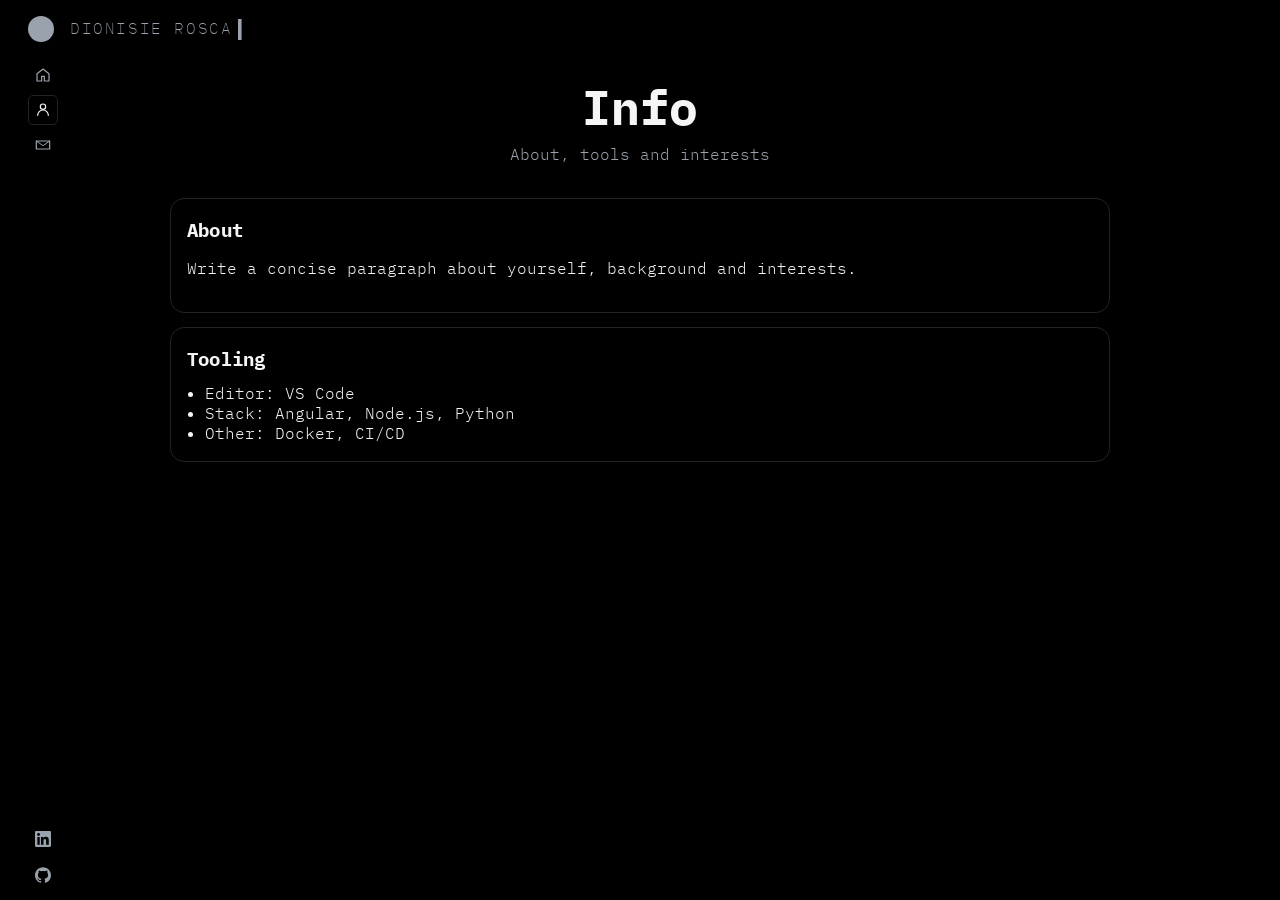
==== frontend/info.html @ 071d3e4b "v1 v1 site" ====
<!doctype html>
<html lang="en">
  <head>
    <meta charset="utf-8" />
    <meta name="viewport" content="width=device-width, initial-scale=1" />
    <title>Info – Dionisie Rosca</title>
    <meta name="description" content="About and info" />
    <link rel="preconnect" href="https://fonts.googleapis.com" />
    <link rel="preconnect" href="https://fonts.gstatic.com" crossorigin />
    <link href="https://fonts.googleapis.com/css2?family=IBM+Plex+Mono:wght@100;200;300;400;500;600;700&display=swap" rel="stylesheet" />
    <link rel="stylesheet" href="./styles.css" />
  </head>
  <body>
    <button id="themeSwitch" class="theme-switch" aria-label="Toggle theme" aria-pressed="false">
      <span class="knob"></span>
    </button>
    <div class="vertical-name" data-text="Dionisie Rosca">Dionisie Rosca</div>
    
    <nav class="side-nav no-print">
      <a href="./" aria-label="Home">
        <svg viewBox="0 0 24 24" aria-hidden="true" focusable="false">
          <path d="M3 10l9-7 9 7v11h-7v-7h-4v7H3z"/>
        </svg>
      </a>
      <a href="./info.html" aria-label="Me">
        <svg viewBox="0 0 24 24" aria-hidden="true" focusable="false">
          <circle cx="12" cy="7" r="4"/>
          <path d="M4 20a8 8 0 0 1 16 0"/>
        </svg>
      </a>
      <a href="./contact.html" aria-label="Contact">
        <svg viewBox="0 0 24 24" aria-hidden="true" focusable="false">
          <path d="M2 6h20v12H2z"/>
          <path d="M2 6l10 7 10-7" fill="none" stroke="currentColor" stroke-width="1.5"/>
        </svg>
      </a>
    </nav>
    <div class="vertical-footer">
      <a href="https://www.linkedin.com/in/dionisierosca" target="_blank" rel="noreferrer" aria-label="LinkedIn">
        <svg viewBox="0 0 24 24" aria-hidden="true" focusable="false">
          <path d="M20.447 20.452h-3.756v-5.569c0-1.327-.025-3.036-1.852-3.036-1.853 0-2.136 1.445-2.136 2.939v5.666H8.951V9h3.606v1.561h.051c.502-.951 1.732-1.951 3.566-1.951 3.811 0 4.516 2.506 4.516 5.766v6.076zM5.337 7.433c-1.209 0-2.188-.981-2.188-2.192 0-1.209.979-2.188 2.188-2.188 1.21 0 2.191.979 2.191 2.188 0 1.21-.981 2.192-2.191 2.192zM7.119 20.452H3.556V9h3.563v11.452zM22.225 0H1.771C.792 0 0 .771 0 1.722v20.555C0 23.228.792 24 1.771 24h20.451C23.2 24 24 23.228 24 22.277V1.722C24 .771 23.2 0 22.222 0h.003z"/>
        </svg>
      </a>
      <a href="https://github.com/dinis02" target="_blank" rel="noreferrer" aria-label="GitHub">
        <svg viewBox="0 0 24 24" aria-hidden="true" focusable="false">
          <path d="M12 .297c-6.63 0-12 5.373-12 12 0 5.302 3.438 9.8 8.205 11.387.6.113.82-.26.82-.577 0-.285-.01-1.04-.016-2.04-3.338.726-4.042-1.61-4.042-1.61-.546-1.387-1.333-1.757-1.333-1.757-1.09-.745.083-.73.083-.73 1.205.085 1.84 1.238 1.84 1.238 1.07 1.834 2.807 1.304 3.492.997.108-.776.418-1.305.762-1.605-2.665-.303-5.466-1.334-5.466-5.93 0-1.31.468-2.382 1.236-3.222-.124-.303-.536-1.523.117-3.176 0 0 1.008-.322 3.301 1.23.957-.266 1.984-.399 3.005-.404 1.02.005 2.047.138 3.006.404 2.291-1.552 3.297-1.23 3.297-1.23.655 1.653.243 2.873.119 3.176.77.84 1.235 1.912 1.235 3.222 0 4.61-2.806 5.624-5.479 5.921.43.371.823 1.102.823 2.222 0 1.606-.015 2.898-.015 3.292 0 .319.216.694.825.576C20.565 22.092 24 17.592 24 12.297c0-6.627-5.373-12-12-12z"/>
        </svg>
      </a>
    </div>
    <header class="site-header">
      <div class="container header-content">
        <div class="header-left">
          <div class="site-title">
            <a href="./" style="color:inherit; text-decoration:none;">Dionisie Rosca</a>
          </div>
        </div>
      </div>
    </header>

    <main class="container">
      <section class="hero">
        <h1 class="hero-title gradient-text">Info</h1>
        <p class="subtitle">About, tools and interests</p>
      </section>

      <section class="card">
        <h2>About</h2>
        <p>Write a concise paragraph about yourself, background and interests.</p>
      </section>
      <section class="card">
        <h2>Tooling</h2>
        <ul class="compact">
          <li>Editor: VS Code</li>
          <li>Stack: Angular, Node.js, Python</li>
          <li>Other: Docker, CI/CD</li>
        </ul>
      </section>
    </main>

    

    <script src="./script.js"></script>
  </body>
  </html>
---- frontend/styles.css ----
:root {
  /* Default to dark theme, monochrome */
  --bg: #000000;
  --card: #000000;
  --text: #f5f5f7;
  --muted: #9aa3ad;
  --accent: var(--text);
  --border: #222325;
  /* Shared left column for toggle + vertical name + copyright */
  --name-col-x: 10px;
  /* Optical adjustments */
  --text-adjust: 12px;   /* vertical text (nome/©) */
  --toggle-adjust: 18px; /* +1px à direita */
  /* Unified icon size for nav + footer */
  --icon-size: 16px;
  /* Equal box size for rail icons to align centers */
  --rail-box: 30px;
}

* { box-sizing: border-box; }
html { scroll-behavior: smooth; }
html, body { height: 100%; overflow: hidden; }
body {
  margin: 0;
  font-family: 'IBM Plex Mono', ui-monospace, SFMono-Regular, Menlo, Monaco, Consolas, "Liberation Mono", "Courier New", monospace;
  font-weight: 300;
  background: var(--bg);
  color: var(--text);
}

/* Light theme overrides (monochrome) */
body.theme-light {
  --bg: #ffffff;
  --card: #ffffff;
  --text: #111111;
  --muted: #666a70;
  --accent: var(--text);
  --border: #e5e7eb;
}
body.theme-light { background: var(--bg); }

body.font-mono {
  font-family: ui-monospace, SFMono-Regular, Menlo, Monaco, Consolas, "Liberation Mono", "Courier New", monospace;
}

.container {
  width: 100%;
  max-width: 980px;
  margin: 0 auto;
  padding: 0 20px;
}

.site-header {
  position: sticky;
  top: 0;
  backdrop-filter: blur(10px);
  background: color-mix(in oklab, var(--card) 80%, transparent);
  border-bottom: 0;
  z-index: 20;
}
.header-content {
  display: flex;
  align-items: center;
  justify-content: space-between;
  padding: 18px 0;
  gap: 16px;
}
.header-left { display: flex; align-items: center; gap: 0; }
.site-title { font-weight: 200; letter-spacing: 0.10em; text-transform: uppercase; color: var(--muted); font-size: 0.95rem; display: none; }
.vertical-label { writing-mode: vertical-rl; text-orientation: mixed; display: none; }

/* Show the name near the top-left toggle */
.vertical-name {
  position: fixed;
  top: 18px; /* align closer to toggle vertical level */
  left: calc(var(--name-col-x) + var(--toggle-adjust) + 42px); /* push further right from the toggle */
  color: var(--muted);
  letter-spacing: 0.10em;
  text-transform: uppercase;
  font-weight: 200;
  z-index: 998;
  white-space: nowrap; /* prevent wrapping during typing */
}

/* Typing caret animation for the name */
@keyframes caretBlink {
  0%, 49% { opacity: 1; }
  50%, 100% { opacity: 0; }
}
.vertical-name.typing::after {
  content: '▍';
  display: inline-block;
  margin-left: 6px;
  color: var(--muted);
  animation: caretBlink 1s step-end infinite;
}

/* Bottom-left vertical copyright */
.vertical-footer {
  position: fixed;
  left: calc(var(--name-col-x) + var(--toggle-adjust));
  bottom: 10px;
  /* icons stacked vertically, upright */
  writing-mode: horizontal-tb;
  text-orientation: initial;
  display: flex;
  flex-direction: column;
  align-items: center;
  gap: 6px;
  font-size: 0.85rem;
  color: var(--muted);
  letter-spacing: 0.06em;
  user-select: none;
  z-index: 998;
}
/* Social icons in vertical footer */
.vertical-footer a { color: var(--muted); display: flex; align-items: center; justify-content: center; width: var(--rail-box); height: var(--rail-box); margin: 0; text-decoration: none; }
.vertical-footer a:hover { color: var(--text); }
.vertical-footer svg { width: var(--icon-size); height: var(--icon-size); display: block; fill: currentColor; }

/* Top-left theme switch: single circle above vertical name */
.theme-switch {
  position: fixed;
  top: 16px; /* clearly above the vertical name (top:60px) */
  left: calc(var(--name-col-x) + var(--toggle-adjust)); /* only the toggle moves +3px */
  width: 26px;
  height: 26px;
  border: 0;
  background: var(--muted); /* mesma cor do texto do nome */
  border-radius: 50%;
  padding: 0;
  cursor: pointer;
  display: inline-block;
  transition: background .15s ease, opacity .15s ease;
  z-index: 999;
}
.theme-switch:hover { opacity: 0.9; }
.theme-switch .knob { display: none; }

/* Top-left social icons rail (aligned with side menu) */
.social-rail {
  position: fixed;
  top: 60px;
  left: calc(var(--name-col-x) + var(--toggle-adjust));
  display: flex;
  flex-direction: column;
  align-items: center;
  gap: 10px;
  z-index: 998;
}
.social-rail a { color: var(--muted); text-decoration: none; display: flex; align-items: center; justify-content: center; width: var(--rail-box); height: var(--rail-box); }
.social-rail a:hover { color: var(--text); }
.social-rail svg { width: var(--icon-size); height: var(--icon-size); display: block; fill: currentColor; }

.btn {
  appearance: none;
  background: transparent;
  color: var(--text);
  border: 1px solid var(--border);
  padding: 8px 12px;
  border-radius: 8px;
  font-weight: 600;
  cursor: pointer;
}
.btn:hover { background: color-mix(in oklab, var(--card) 85%, transparent); }

.toggle-group { display: inline-flex; gap: 8px; margin-right: 8px; }
.toggle { background: transparent; color: var(--muted); border: 0; padding: 6px 8px; cursor: pointer; font-weight: 500; text-transform: uppercase; letter-spacing: 0.08em; font-size: 0.8rem; }
.toggle::before { content: '□ '; color: var(--muted); }
.toggle.active { color: var(--text); }
.toggle.active::before { content: '■ '; color: var(--text); }

main { padding: 24px 0 48px; }
.hero { text-align: center; padding: 40px 0 10px; }
.hero-title { font-size: clamp(2rem, 5vw, 3rem); margin: 0 0 6px; }
.subtitle { margin: 0 0 10px; color: var(--muted); font-size: 1rem; }
.links { list-style: none; margin: 8px 0 0; padding: 0; display: flex; gap: 12px; justify-content: center; flex-wrap: wrap; }
.links a { color: var(--text); text-decoration: none; }
.links a:hover { text-decoration: underline; }

/* ASCII art block */
.ascii-card { display: flex; justify-content: center; margin: 14px 0; perspective: 800px; }
.ascii-art {
  font-family: ui-monospace, SFMono-Regular, Menlo, Monaco, Consolas, "Liberation Mono", "Courier New", monospace;
  font-size: 14px;
  line-height: 1.1;
  letter-spacing: 0.02em;
  white-space: pre;
  color: #111111; /* letras pretas dentro do bloco de código */
  overflow-x: auto;
  -webkit-overflow-scrolling: touch;
}
@media (max-width: 720px) {
  .ascii-art { font-size: 12px; }
}

.gradient-text { color: var(--text); }
.code-block {
  background: #ffffff;
  color: #111111;
  border: 0;
  border-radius: 12px;
  padding: 16px;
  margin: 14px 0;
  overflow: auto;
  max-width: 860px;
  will-change: transform;
  transform: translateZ(0);
  transition: transform .12s ease-out;
}
body.theme-dark .code-block { background: #ffffff; color: #111111; }
.code-block .ascii-art { color: #111111; }
#motionDiagram, .diagram-block {
  background: var(--bg); /* white on light, black on dark */
  color: var(--text);
  border: 0;
  border-radius: 12px;
  /* full-bleed within a centered container */
  width: min(2940px, 100vw);
  max-width: none;
  margin-left: calc(50% - 50vw);
  margin-right: calc(50% - 50vw);
  margin-top: 14px;
  margin-bottom: 14px;
  height: 1440px; /* 3x taller */
  display: grid;
  place-items: center;
  overflow: hidden;
  will-change: transform;
  transform: translateZ(0);
}
#diagramCanvas { width: 100%; height: 100%; display: block; }

/* Ensure transform origin is centered for tilt effect */
#codeFace { transform-origin: center center; transform-style: preserve-3d; }
.card {
  background: var(--card);
  border: 1px solid var(--border);
  border-radius: 14px;
  padding: 18px 16px;
  margin: 14px 0;
}
.card:hover { border-color: color-mix(in oklab, var(--text) 25%, var(--border)); }

/* Minimal home card */
.minimal-card { text-align: center; }
.minimal-card .links { justify-content: center; }
.card h2 { margin: 0 0 12px; font-size: 1.2rem; letter-spacing: 0.2px; }
.item { padding: 10px 0; border-top: 1px solid var(--border); }
.item:first-child { border-top: 0; }
.item-head { display: flex; align-items: baseline; justify-content: space-between; gap: 12px; }
.item h3 { margin: 0 0 6px; font-size: 1.05rem; }
.period { color: var(--muted); font-size: 0.9rem; white-space: nowrap; }
.compact { margin: 0; padding-left: 18px; }

.skills-grid {
  display: grid;
  grid-template-columns: repeat(3, minmax(0, 1fr));
  gap: 12px;
}
.skills-grid h3 { margin: 0 0 6px; font-size: 1rem; color: var(--muted); }
.skills-grid ul { margin: 0; padding-left: 18px; }

.site-footer { border-top: 1px solid var(--border); padding: 20px 0; color: var(--muted); }

/* Projects */
.projects-grid { display: grid; grid-template-columns: repeat(3, minmax(0, 1fr)); gap: 12px; }
.project { border: 1px solid var(--border); border-radius: 12px; padding: 12px; transition: border-color .2s ease, background .2s ease; }
.project:hover { border-color: color-mix(in oklab, var(--accent) 50%, var(--border)); background: color-mix(in oklab, var(--card) 85%, transparent); }

/* Left side vertical navigation */
.side-nav {
  position: fixed;
  top: 60px; /* directly below toggle */
  left: calc(var(--name-col-x) + var(--toggle-adjust));
  display: flex;
  flex-direction: column;
  gap: 5.1px; /* 15% smaller */
  z-index: 997;
}
.side-nav a {
  color: var(--muted);
  text-decoration: none;
  padding: 3.4px 5.1px; /* 15% smaller */
  border-radius: 5.1px; /* 15% smaller */
  border: 1px solid transparent;
  transition: color .15s ease, background .15s ease, border-color .15s ease;
  font-size: 0.714rem; /* 15% smaller */
}
.side-nav a { display: flex; align-items: center; justify-content: center; width: var(--rail-box); height: var(--rail-box); }
.side-nav svg {
  width: var(--icon-size);
  height: var(--icon-size);
  display: block;
  fill: none;
  stroke: currentColor;
  stroke-width: 1.8px;
  stroke-linecap: round;
  stroke-linejoin: round;
}
.side-nav a:hover,
.side-nav a.active {
  color: var(--text);
  border-color: var(--border);
  background: color-mix(in oklab, var(--card) 85%, transparent);
}

/* Page transitions disabled for seamless navigation */

/* Forms */
.form-group { display: flex; flex-direction: column; gap: 6px; margin: 10px 0; }
.form-group label { color: var(--muted); font-size: 0.85rem; }
.form-group input,
.form-group textarea {
  width: 100%;
  padding: 10px 12px;
  border: 1px solid var(--border);
  background: var(--card);
  color: var(--text);
  border-radius: 8px;
  outline: none;
  transition: border-color .15s ease, background .15s ease;
}
.form-group input::placeholder,
.form-group textarea::placeholder { color: color-mix(in oklab, var(--muted) 70%, transparent); }
.form-group input:focus,
.form-group textarea:focus {
  border-color: color-mix(in oklab, var(--accent) 40%, var(--border));
  background: color-mix(in oklab, var(--card) 92%, transparent);
}
.form-group textarea { min-height: 110px; resize: vertical; }
.form-actions { margin-top: 12px; }
.form-status { margin-top: 10px; color: var(--muted); font-size: 0.9rem; }

@media (max-width: 720px) {
  .header-content { flex-direction: column; align-items: flex-start; }
  .skills-grid { grid-template-columns: 1fr; }
  .projects-grid { grid-template-columns: 1fr; }
  .header-content { flex-direction: column; align-items: flex-start; }
  .skills-grid { grid-template-columns: 1fr; }
  .projects-grid { grid-template-columns: 1fr; }
  .vertical-name { display: none; }
  .site-title { display: block; }
  .side-nav { display: none; }
}

/* Print styles for PDF */
@media print {
  :root { --bg: #ffffff; --card: #ffffff; --text: #000; --muted: #333; --border: #ddd; }
  body { background: #fff; }
  .site-header, .no-print { display: none !important; }
  .card { box-shadow: none; }
  a { color: #000; text-decoration: none; }
}

/* Home: diagram fills the viewport without page scroll */
body.home { overflow: hidden; }
body.home main { padding: 0; }
body.home #motionDiagram {
  position: fixed;
  inset: 0; /* top:0 right:0 bottom:0 left:0 */
  width: 100vw;
  height: 100vh;
  margin: 0;
  border-radius: 0;
  z-index: 1; /* behind header (z-index:20) */
}
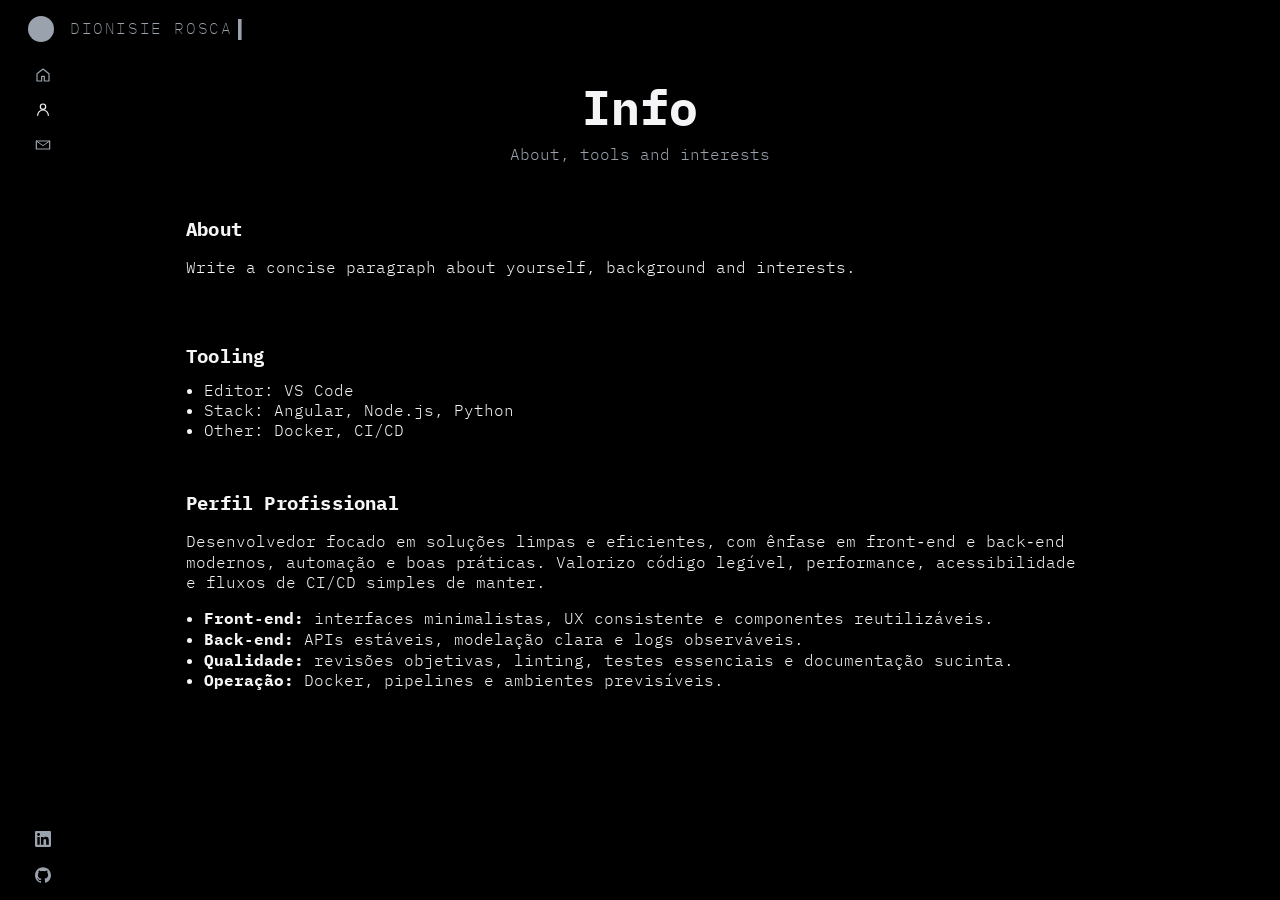
==== commit 49b326ad: "fix  bugs" ====
--- a/frontend/info.html
+++ b/frontend/info.html
@@ -75,6 +75,19 @@
           <li>Other: Docker, CI/CD</li>
         </ul>
       </section>
+
+      <section class="card">
+        <h2>Perfil Profissional</h2>
+        <p>
+          Desenvolvedor focado em soluções limpas e eficientes, com ênfase em front‑end e back‑end modernos, automação e boas práticas. Valorizo código legível, performance, acessibilidade e fluxos de CI/CD simples de manter.
+        </p>
+        <ul class="compact">
+          <li><strong>Front‑end:</strong> interfaces minimalistas, UX consistente e componentes reutilizáveis.</li>
+          <li><strong>Back‑end:</strong> APIs estáveis, modelação clara e logs observáveis.</li>
+          <li><strong>Qualidade:</strong> revisões objetivas, linting, testes essenciais e documentação sucinta.</li>
+          <li><strong>Operação:</strong> Docker, pipelines e ambientes previsíveis.</li>
+        </ul>
+      </section>
     </main>
 
     
--- a/frontend/styles.css
+++ b/frontend/styles.css
@@ -156,7 +156,7 @@
   appearance: none;
   background: transparent;
   color: var(--text);
-  border: 1px solid var(--border);
+  border: 0;
   padding: 8px 12px;
   border-radius: 8px;
   font-weight: 600;
@@ -235,18 +235,18 @@
 #codeFace { transform-origin: center center; transform-style: preserve-3d; }
 .card {
   background: var(--card);
-  border: 1px solid var(--border);
+  border: 0;
   border-radius: 14px;
   padding: 18px 16px;
   margin: 14px 0;
 }
-.card:hover { border-color: color-mix(in oklab, var(--text) 25%, var(--border)); }
+.card:hover { }
 
 /* Minimal home card */
 .minimal-card { text-align: center; }
 .minimal-card .links { justify-content: center; }
 .card h2 { margin: 0 0 12px; font-size: 1.2rem; letter-spacing: 0.2px; }
-.item { padding: 10px 0; border-top: 1px solid var(--border); }
+.item { padding: 10px 0; border-top: 0; }
 .item:first-child { border-top: 0; }
 .item-head { display: flex; align-items: baseline; justify-content: space-between; gap: 12px; }
 .item h3 { margin: 0 0 6px; font-size: 1.05rem; }
@@ -258,15 +258,28 @@
   grid-template-columns: repeat(3, minmax(0, 1fr));
   gap: 12px;
 }
+
+/* Contact page tweaks */
+body.contact main.container { padding-top: 80px; }
+body.contact .card { border: 0; }
+body.contact .form-group input,
+body.contact .form-group textarea {
+  border: 1px solid var(--border);
+  transition: border-color .15s ease, background .15s ease;
+}
+body.contact .form-group input:focus,
+body.contact .form-group textarea:focus {
+  border-color: color-mix(in oklab, var(--accent) 40%, var(--border));
+}
 .skills-grid h3 { margin: 0 0 6px; font-size: 1rem; color: var(--muted); }
 .skills-grid ul { margin: 0; padding-left: 18px; }
 
-.site-footer { border-top: 1px solid var(--border); padding: 20px 0; color: var(--muted); }
+.site-footer { border-top: 0; padding: 20px 0; color: var(--muted); }
 
 /* Projects */
 .projects-grid { display: grid; grid-template-columns: repeat(3, minmax(0, 1fr)); gap: 12px; }
-.project { border: 1px solid var(--border); border-radius: 12px; padding: 12px; transition: border-color .2s ease, background .2s ease; }
-.project:hover { border-color: color-mix(in oklab, var(--accent) 50%, var(--border)); background: color-mix(in oklab, var(--card) 85%, transparent); }
+.project { border: 0; border-radius: 12px; padding: 12px; transition: background .2s ease; }
+.project:hover { background: color-mix(in oklab, var(--card) 85%, transparent); }
 
 /* Left side vertical navigation */
 .side-nav {
@@ -283,8 +296,8 @@
   text-decoration: none;
   padding: 3.4px 5.1px; /* 15% smaller */
   border-radius: 5.1px; /* 15% smaller */
-  border: 1px solid transparent;
-  transition: color .15s ease, background .15s ease, border-color .15s ease;
+  border: 0;
+  transition: color .15s ease, background .15s ease;
   font-size: 0.714rem; /* 15% smaller */
 }
 .side-nav a { display: flex; align-items: center; justify-content: center; width: var(--rail-box); height: var(--rail-box); }
@@ -301,7 +314,6 @@
 .side-nav a:hover,
 .side-nav a.active {
   color: var(--text);
-  border-color: var(--border);
   background: color-mix(in oklab, var(--card) 85%, transparent);
 }
 
@@ -314,18 +326,17 @@
 .form-group textarea {
   width: 100%;
   padding: 10px 12px;
-  border: 1px solid var(--border);
+  border: 0;
   background: var(--card);
   color: var(--text);
   border-radius: 8px;
   outline: none;
-  transition: border-color .15s ease, background .15s ease;
+  transition: background .15s ease;
 }
 .form-group input::placeholder,
 .form-group textarea::placeholder { color: color-mix(in oklab, var(--muted) 70%, transparent); }
 .form-group input:focus,
 .form-group textarea:focus {
-  border-color: color-mix(in oklab, var(--accent) 40%, var(--border));
   background: color-mix(in oklab, var(--card) 92%, transparent);
 }
 .form-group textarea { min-height: 110px; resize: vertical; }
